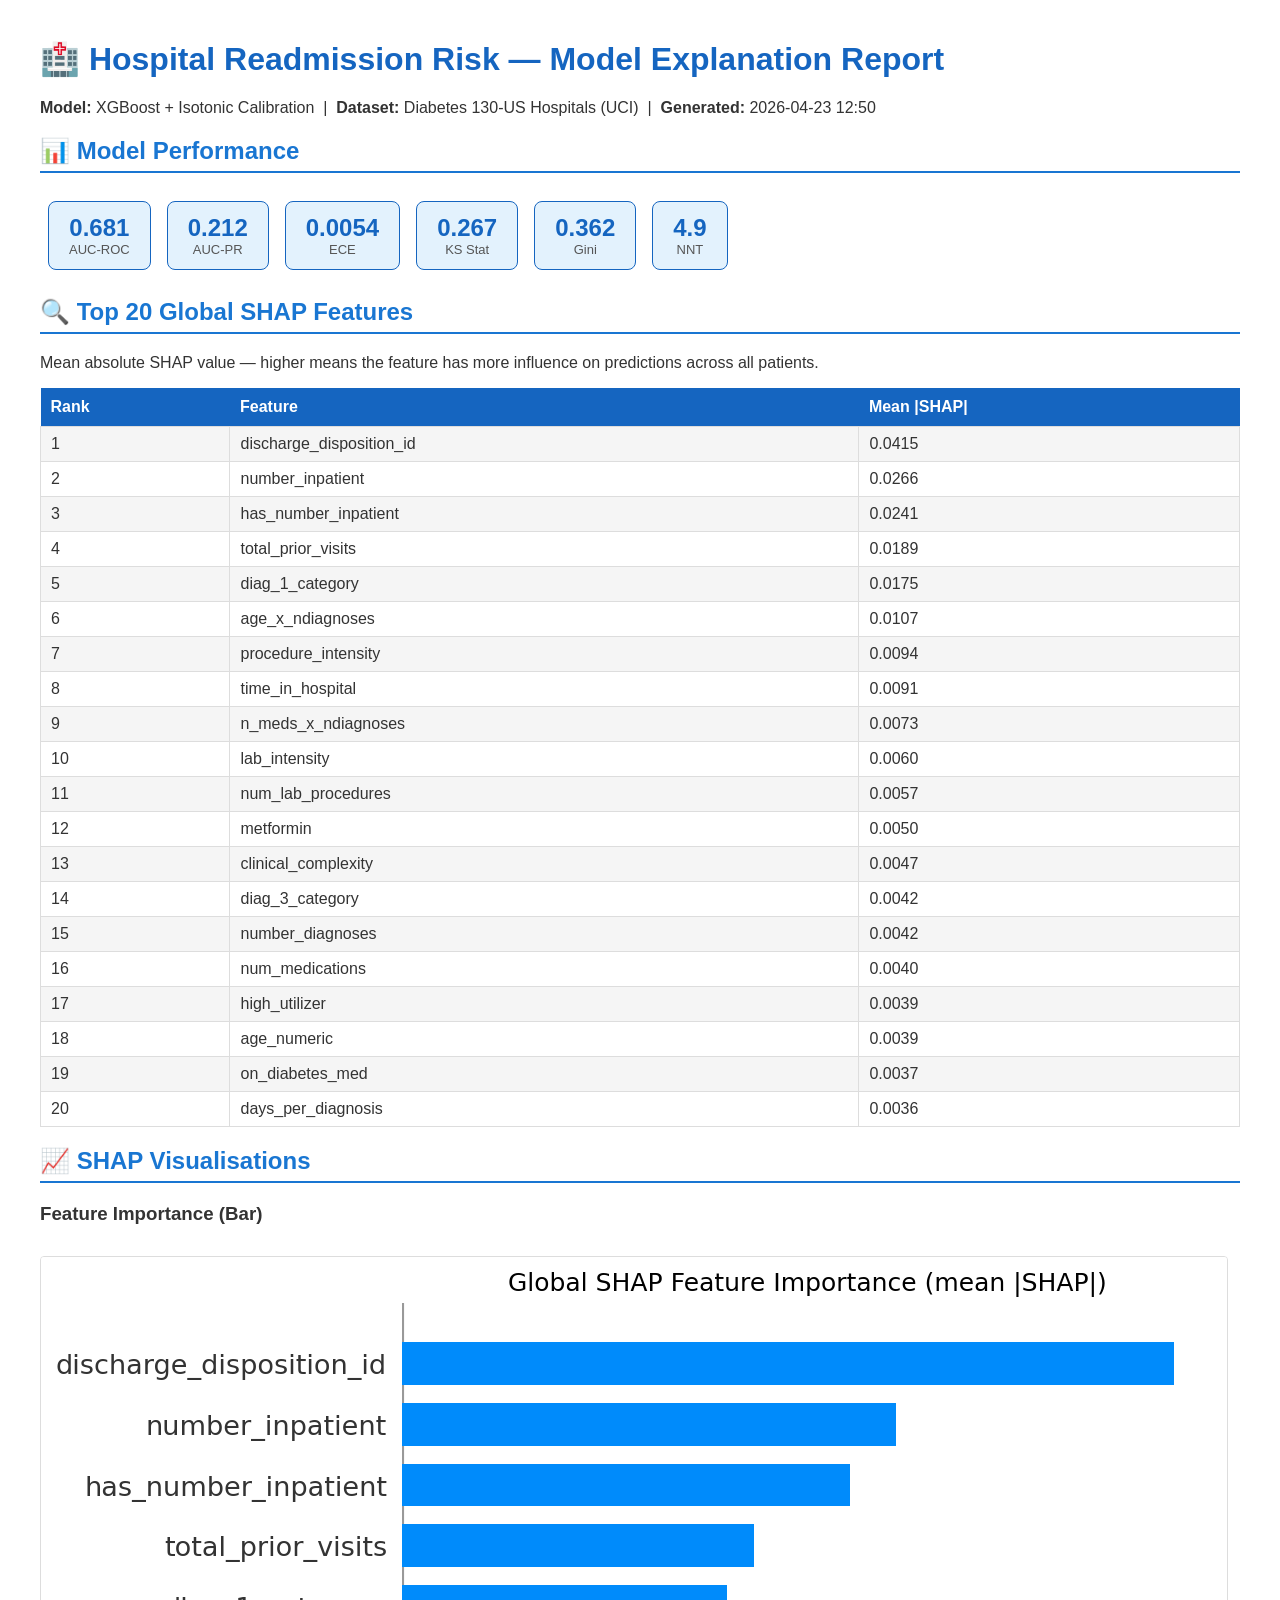
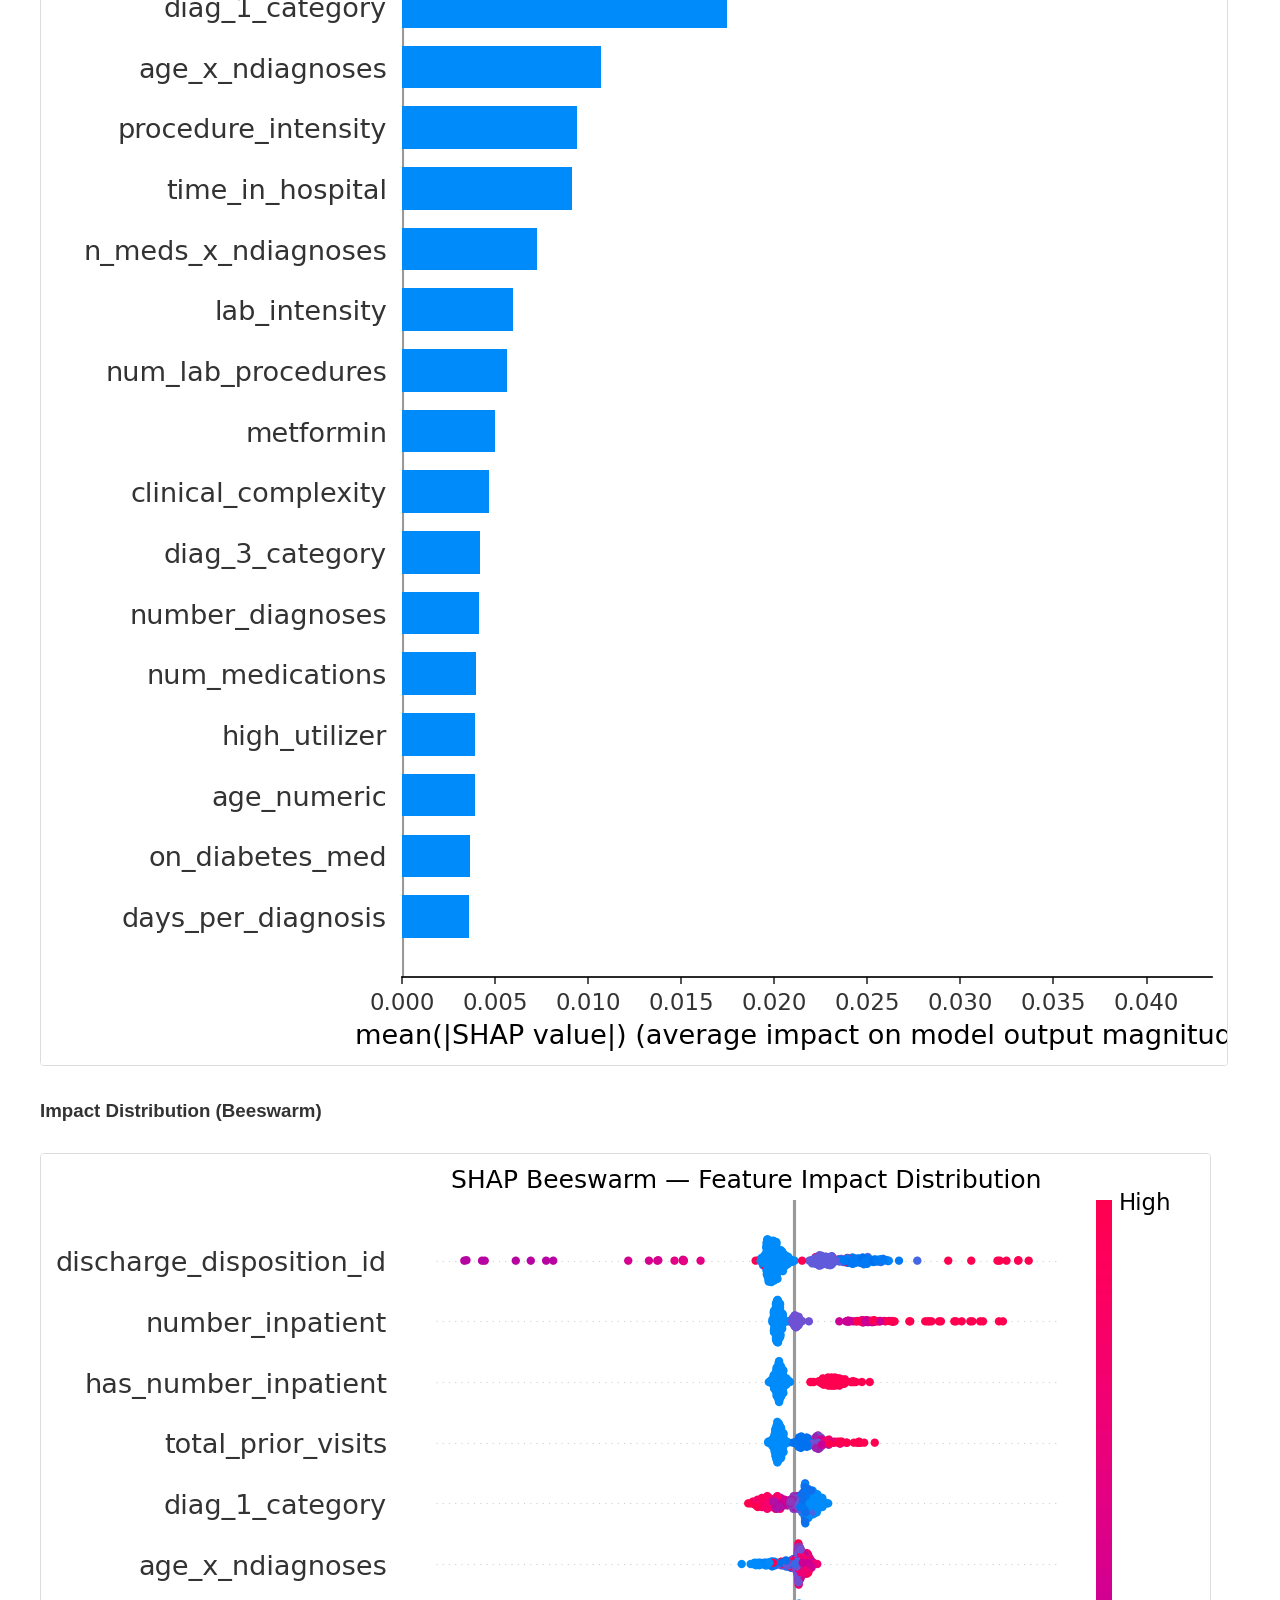
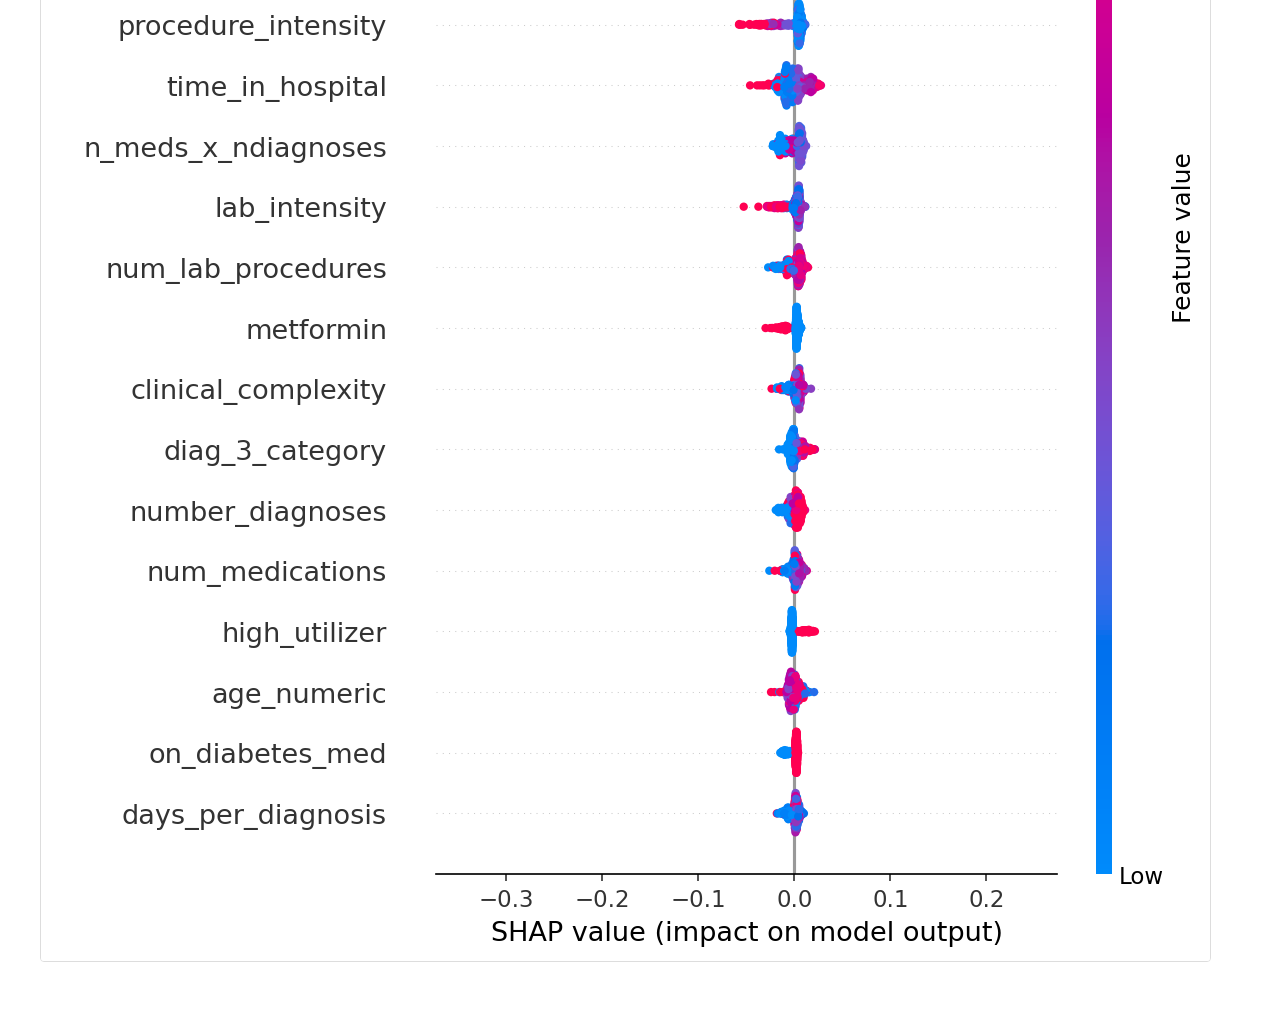
==== reports/global_explanation.html @ 6ee3d799 "model explainabolity pipeline added with reports" ====
<!DOCTYPE html>
<html>
<head>
  <title>Readmission Model — Global Explanation Report</title>
  <style>
    body  { font-family: Arial, sans-serif; margin: 40px; color: #333; }
    h1    { color: #1565C0; }
    h2    { color: #1976D2; border-bottom: 2px solid #1976D2; padding-bottom: 6px; }
    table { border-collapse: collapse; width: 100%; margin-top: 12px; }
    th    { background: #1565C0; color: white; padding: 10px; text-align: left; }
    td    { padding: 8px 10px; border: 1px solid #ddd; }
    tr:nth-child(even) { background: #f5f5f5; }
    .metric-box {
      display: inline-block; background: #E3F2FD;
      border: 1px solid #1565C0; border-radius: 8px;
      padding: 12px 20px; margin: 8px; text-align: center;
    }
    .metric-val { font-size: 24px; font-weight: bold; color: #1565C0; }
    .metric-lbl { font-size: 13px; color: #555; }
    img { max-width: 100%; margin: 12px 0; border: 1px solid #ddd; border-radius: 4px; }
    .increases { color: #c62828; font-weight: bold; }
    .decreases { color: #2e7d32; font-weight: bold; }
  </style>
</head>
<body>
  <h1>🏥 Hospital Readmission Risk — Model Explanation Report</h1>
  <p><b>Model:</b> XGBoost + Isotonic Calibration &nbsp;|&nbsp;
     <b>Dataset:</b> Diabetes 130-US Hospitals (UCI) &nbsp;|&nbsp;
     <b>Generated:</b> 2026-04-23 12:50</p>

  <h2>📊 Model Performance</h2>
  <div>
    <div class="metric-box"><div class="metric-val">0.681</div><div class="metric-lbl">AUC-ROC</div></div><div class="metric-box"><div class="metric-val">0.212</div><div class="metric-lbl">AUC-PR</div></div><div class="metric-box"><div class="metric-val">0.0054</div><div class="metric-lbl">ECE</div></div><div class="metric-box"><div class="metric-val">0.267</div><div class="metric-lbl">KS Stat</div></div><div class="metric-box"><div class="metric-val">0.362</div><div class="metric-lbl">Gini</div></div><div class="metric-box"><div class="metric-val">4.9</div><div class="metric-lbl">NNT</div></div>
  </div>

  <h2>🔍 Top 20 Global SHAP Features</h2>
  <p>Mean absolute SHAP value — higher means the feature has more
  influence on predictions across all patients.</p>
  <table><tr><th>Rank</th><th>Feature</th><th>Mean |SHAP|</th></tr><tr><td>1</td><td>discharge_disposition_id</td><td>0.0415</td></tr><tr><td>2</td><td>number_inpatient</td><td>0.0266</td></tr><tr><td>3</td><td>has_number_inpatient</td><td>0.0241</td></tr><tr><td>4</td><td>total_prior_visits</td><td>0.0189</td></tr><tr><td>5</td><td>diag_1_category</td><td>0.0175</td></tr><tr><td>6</td><td>age_x_ndiagnoses</td><td>0.0107</td></tr><tr><td>7</td><td>procedure_intensity</td><td>0.0094</td></tr><tr><td>8</td><td>time_in_hospital</td><td>0.0091</td></tr><tr><td>9</td><td>n_meds_x_ndiagnoses</td><td>0.0073</td></tr><tr><td>10</td><td>lab_intensity</td><td>0.0060</td></tr><tr><td>11</td><td>num_lab_procedures</td><td>0.0057</td></tr><tr><td>12</td><td>metformin</td><td>0.0050</td></tr><tr><td>13</td><td>clinical_complexity</td><td>0.0047</td></tr><tr><td>14</td><td>diag_3_category</td><td>0.0042</td></tr><tr><td>15</td><td>number_diagnoses</td><td>0.0042</td></tr><tr><td>16</td><td>num_medications</td><td>0.0040</td></tr><tr><td>17</td><td>high_utilizer</td><td>0.0039</td></tr><tr><td>18</td><td>age_numeric</td><td>0.0039</td></tr><tr><td>19</td><td>on_diabetes_med</td><td>0.0037</td></tr><tr><td>20</td><td>days_per_diagnosis</td><td>0.0036</td></tr></table>

  <h2>📈 SHAP Visualisations</h2>
  <h3>Feature Importance (Bar)</h3>
  <img src="../reports/shap_summary_bar.png" />
  <h3>Impact Distribution (Beeswarm)</h3>
  <img src="../reports/shap_beeswarm.png" />
</body>
</html>
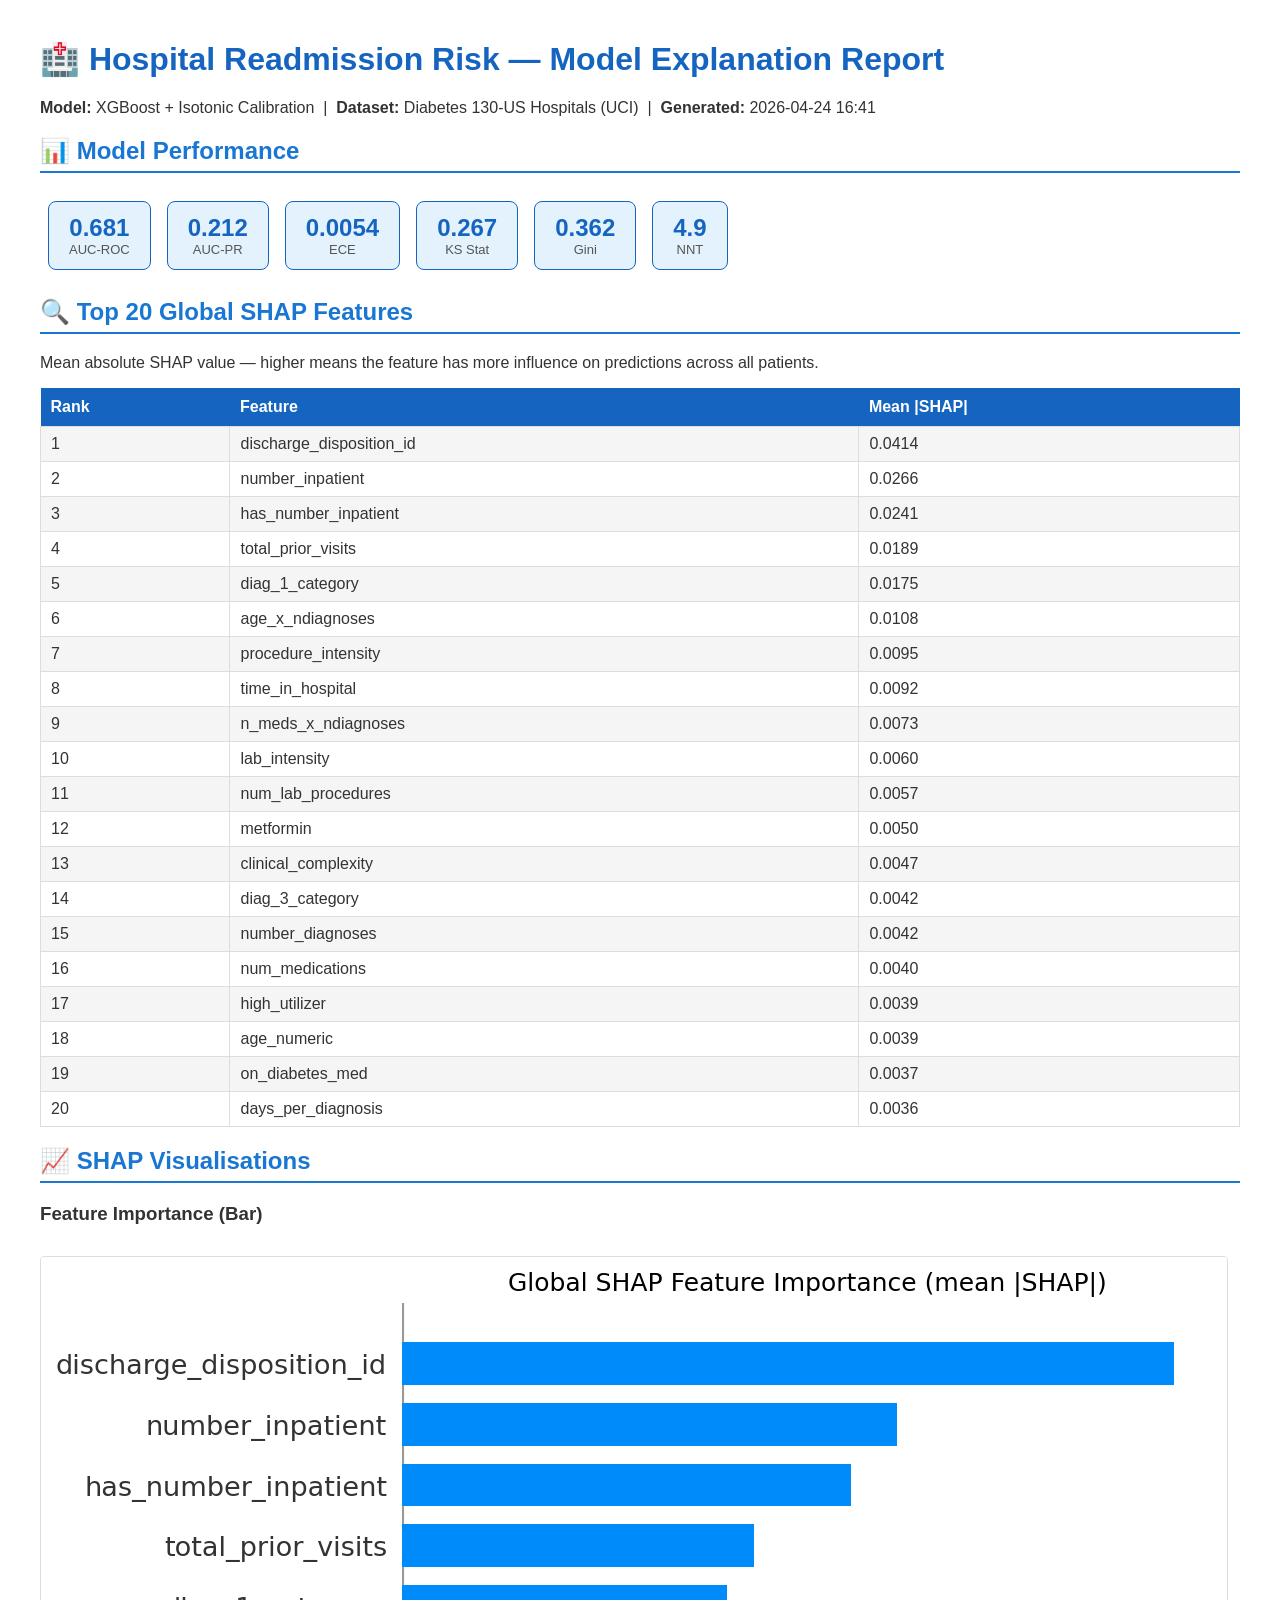
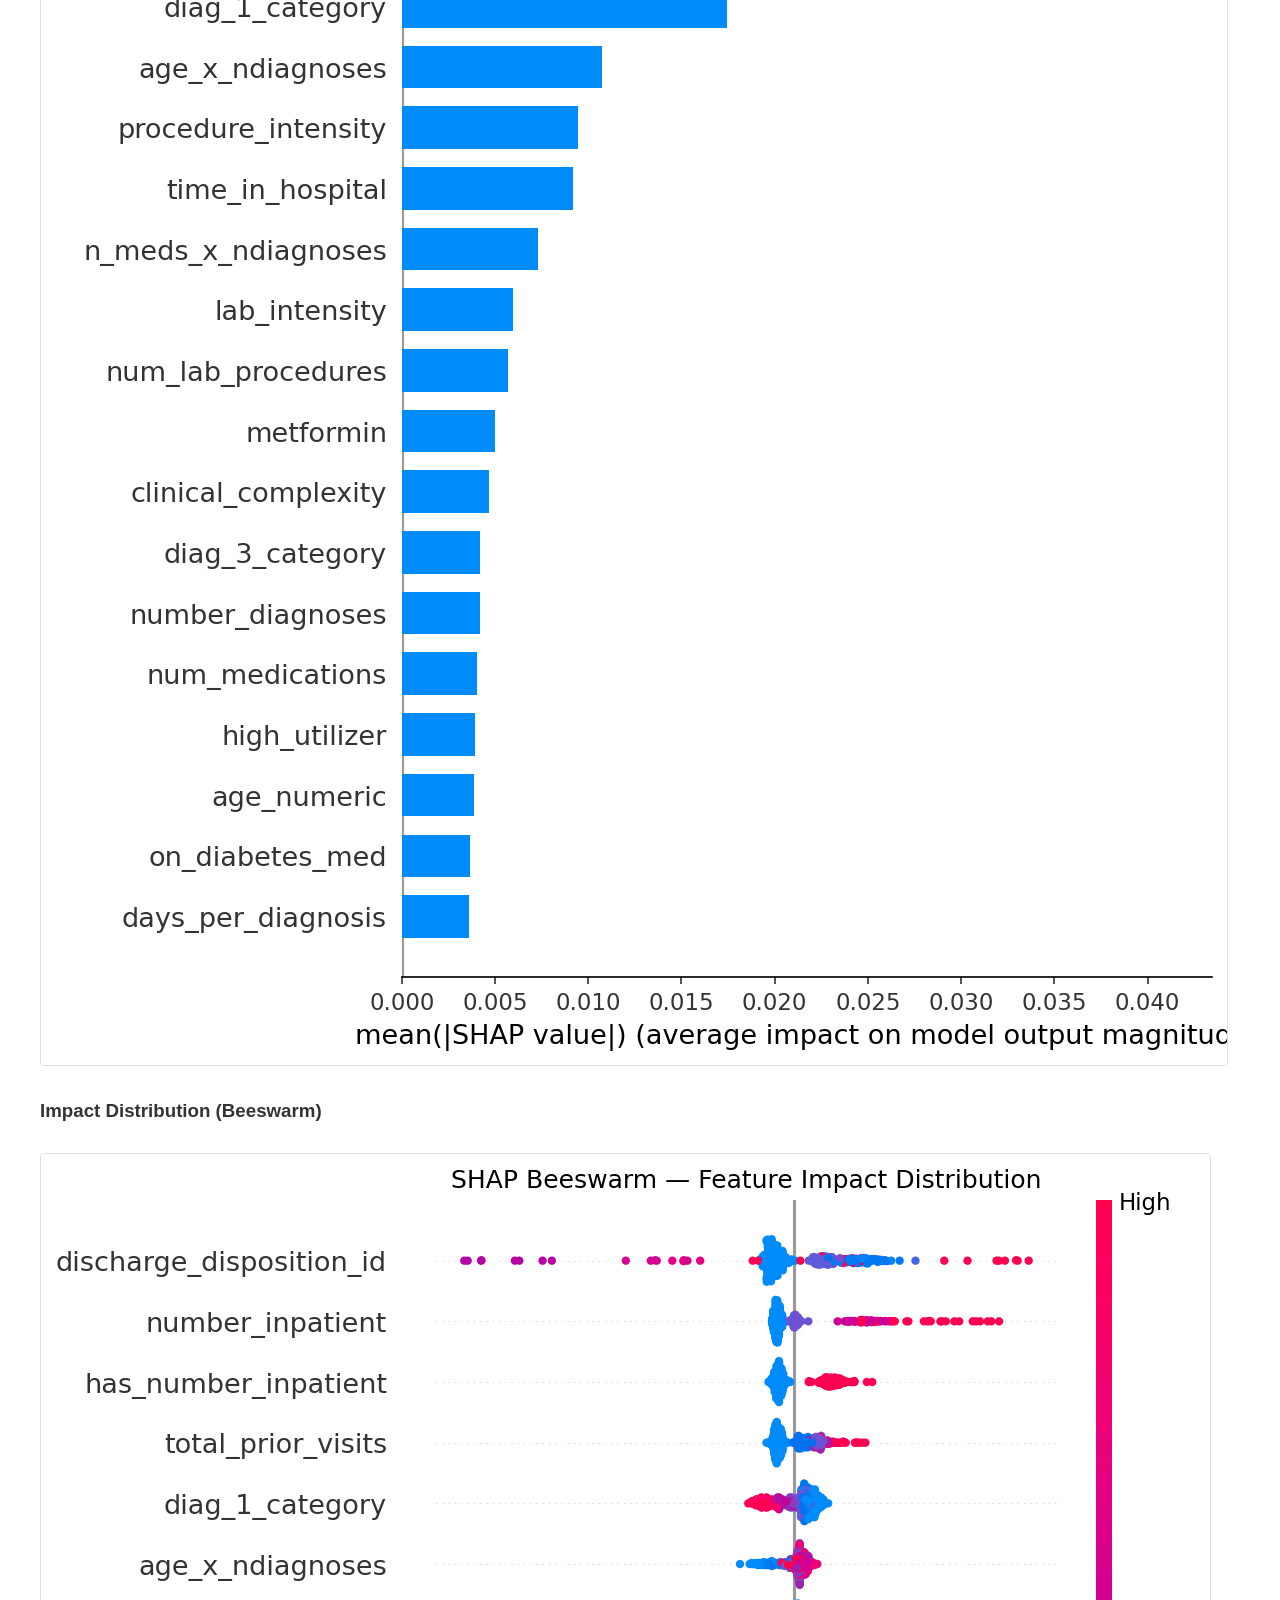
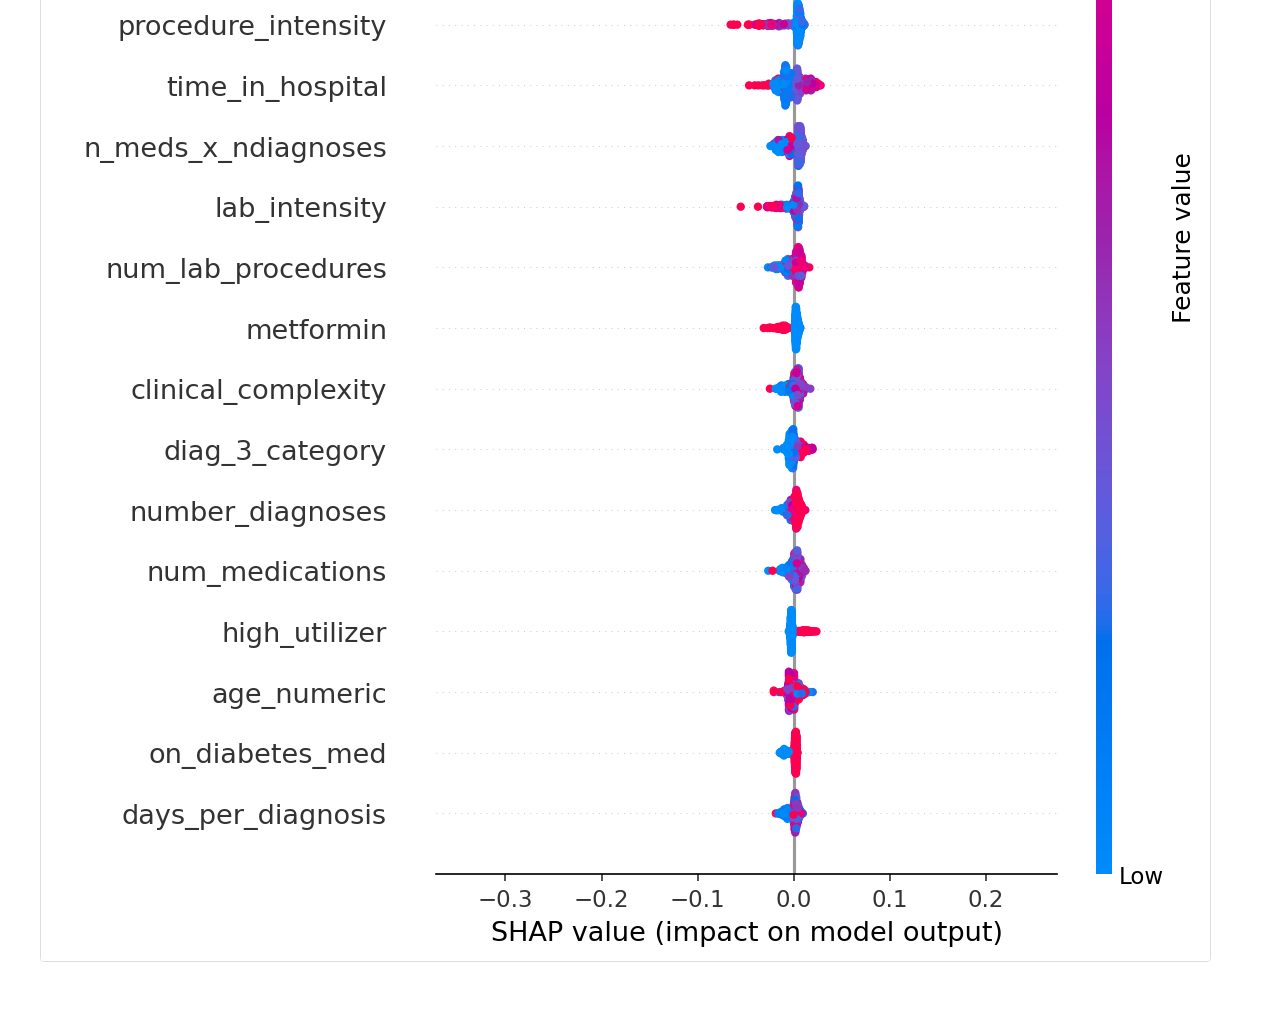
==== commit dd81dbeb: "ërrors fixed in explainability pipeline" ====
--- a/reports/global_explanation.html
+++ b/reports/global_explanation.html
@@ -27,7 +27,7 @@
   <h1>🏥 Hospital Readmission Risk — Model Explanation Report</h1>
   <p><b>Model:</b> XGBoost + Isotonic Calibration &nbsp;|&nbsp;
      <b>Dataset:</b> Diabetes 130-US Hospitals (UCI) &nbsp;|&nbsp;
-     <b>Generated:</b> 2026-04-23 12:50</p>
+     <b>Generated:</b> 2026-04-24 16:41</p>
 
   <h2>📊 Model Performance</h2>
   <div>
@@ -37,7 +37,7 @@
   <h2>🔍 Top 20 Global SHAP Features</h2>
   <p>Mean absolute SHAP value — higher means the feature has more
   influence on predictions across all patients.</p>
-  <table><tr><th>Rank</th><th>Feature</th><th>Mean |SHAP|</th></tr><tr><td>1</td><td>discharge_disposition_id</td><td>0.0415</td></tr><tr><td>2</td><td>number_inpatient</td><td>0.0266</td></tr><tr><td>3</td><td>has_number_inpatient</td><td>0.0241</td></tr><tr><td>4</td><td>total_prior_visits</td><td>0.0189</td></tr><tr><td>5</td><td>diag_1_category</td><td>0.0175</td></tr><tr><td>6</td><td>age_x_ndiagnoses</td><td>0.0107</td></tr><tr><td>7</td><td>procedure_intensity</td><td>0.0094</td></tr><tr><td>8</td><td>time_in_hospital</td><td>0.0091</td></tr><tr><td>9</td><td>n_meds_x_ndiagnoses</td><td>0.0073</td></tr><tr><td>10</td><td>lab_intensity</td><td>0.0060</td></tr><tr><td>11</td><td>num_lab_procedures</td><td>0.0057</td></tr><tr><td>12</td><td>metformin</td><td>0.0050</td></tr><tr><td>13</td><td>clinical_complexity</td><td>0.0047</td></tr><tr><td>14</td><td>diag_3_category</td><td>0.0042</td></tr><tr><td>15</td><td>number_diagnoses</td><td>0.0042</td></tr><tr><td>16</td><td>num_medications</td><td>0.0040</td></tr><tr><td>17</td><td>high_utilizer</td><td>0.0039</td></tr><tr><td>18</td><td>age_numeric</td><td>0.0039</td></tr><tr><td>19</td><td>on_diabetes_med</td><td>0.0037</td></tr><tr><td>20</td><td>days_per_diagnosis</td><td>0.0036</td></tr></table>
+  <table><tr><th>Rank</th><th>Feature</th><th>Mean |SHAP|</th></tr><tr><td>1</td><td>discharge_disposition_id</td><td>0.0414</td></tr><tr><td>2</td><td>number_inpatient</td><td>0.0266</td></tr><tr><td>3</td><td>has_number_inpatient</td><td>0.0241</td></tr><tr><td>4</td><td>total_prior_visits</td><td>0.0189</td></tr><tr><td>5</td><td>diag_1_category</td><td>0.0175</td></tr><tr><td>6</td><td>age_x_ndiagnoses</td><td>0.0108</td></tr><tr><td>7</td><td>procedure_intensity</td><td>0.0095</td></tr><tr><td>8</td><td>time_in_hospital</td><td>0.0092</td></tr><tr><td>9</td><td>n_meds_x_ndiagnoses</td><td>0.0073</td></tr><tr><td>10</td><td>lab_intensity</td><td>0.0060</td></tr><tr><td>11</td><td>num_lab_procedures</td><td>0.0057</td></tr><tr><td>12</td><td>metformin</td><td>0.0050</td></tr><tr><td>13</td><td>clinical_complexity</td><td>0.0047</td></tr><tr><td>14</td><td>diag_3_category</td><td>0.0042</td></tr><tr><td>15</td><td>number_diagnoses</td><td>0.0042</td></tr><tr><td>16</td><td>num_medications</td><td>0.0040</td></tr><tr><td>17</td><td>high_utilizer</td><td>0.0039</td></tr><tr><td>18</td><td>age_numeric</td><td>0.0039</td></tr><tr><td>19</td><td>on_diabetes_med</td><td>0.0037</td></tr><tr><td>20</td><td>days_per_diagnosis</td><td>0.0036</td></tr></table>
 
   <h2>📈 SHAP Visualisations</h2>
   <h3>Feature Importance (Bar)</h3>
